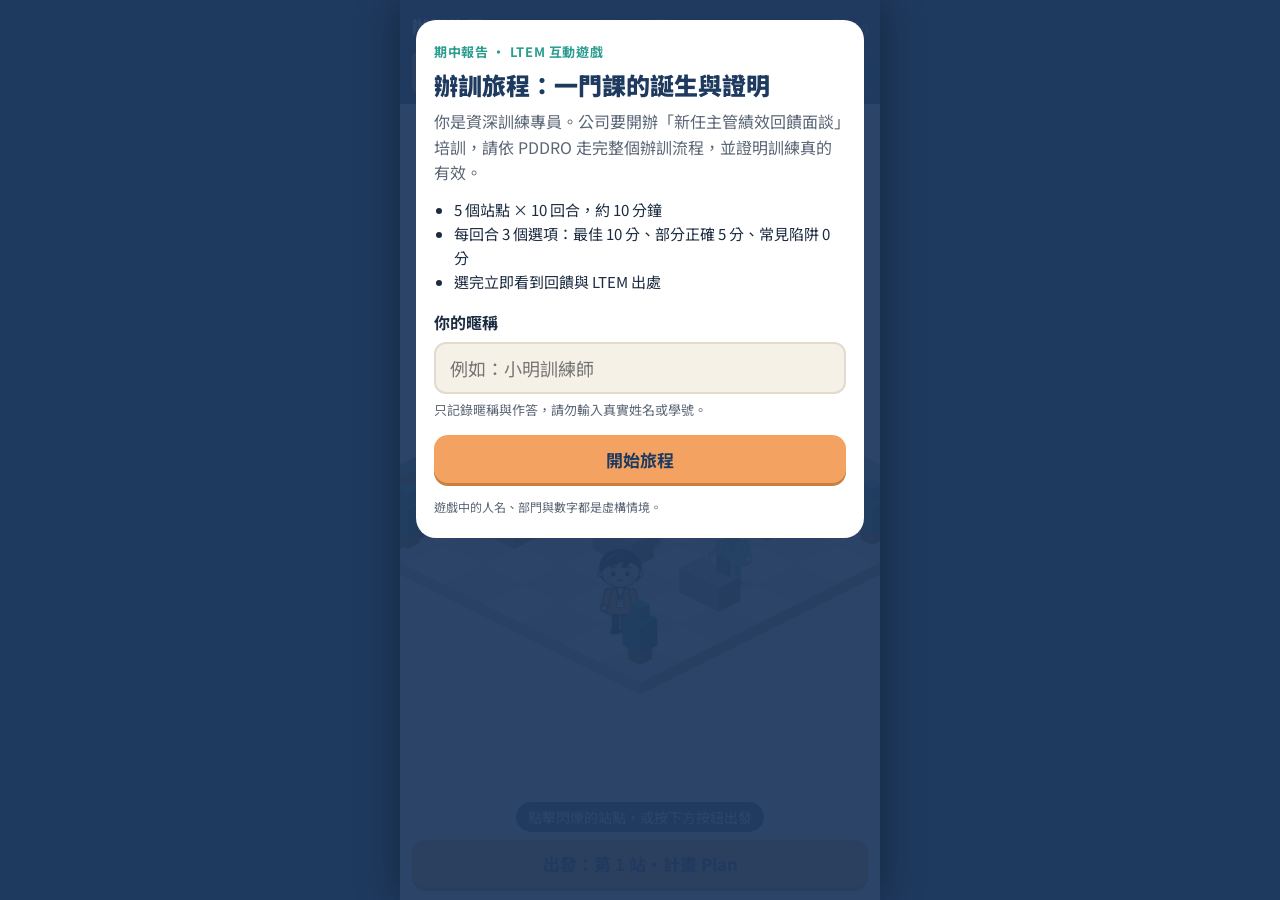
==== poc/index.html @ c25d33e9 "新增角色改版 POC 測試頁（/poc/） 由 redesign-poc 分支複製而來，供手機實測；正式版根目錄檔案未變動。 POC 的 config.js 未設定成績後台，不會寫入正式成績。  Co" ====
<!doctype html>
<html lang="zh-Hant-TW">
<head>
  <meta charset="utf-8">
  <meta name="viewport" content="width=device-width, initial-scale=1, viewport-fit=cover">
  <meta name="theme-color" content="#1F3A5F">
  <title>辦訓旅程</title>
  <link rel="preconnect" href="https://fonts.googleapis.com">
  <link rel="preconnect" href="https://fonts.gstatic.com" crossorigin>
  <link href="https://fonts.googleapis.com/css2?family=Noto+Sans+TC:wght@400;500;700;900&display=swap" rel="stylesheet">
  <link rel="stylesheet" href="style.css">
</head>
<body>
<div id="app">
  <header id="hud">
    <div class="hud-top">
      <div class="brand">辦訓旅程</div>
      <div class="round-info" id="roundInfo">第 0 / 10 回合</div>
      <div class="score">分數 <b id="score">0</b><span>/100</span></div>
    </div>
    <ol id="progress" aria-label="PDDRO 進度"></ol>
  </header>

  <main id="stage">
    <canvas id="map" aria-label="等角辦公室地圖，五個 PDDRO 站點"></canvas>
    <div id="mapCta">
      <p id="hint">點擊閃爍的站點，或按下方按鈕出發</p>
      <button id="goBtn" class="btn primary">前往第 1 站</button>
    </div>
  </main>

  <!-- 對話框 -->
  <section id="dialog" class="sheet" hidden aria-live="polite">
    <div class="sheet-inner" id="sheetInner">
      <div class="station-tag" id="stationTag"></div>
      <div class="speaker" id="speaker">
        <div class="portrait" id="portrait" aria-hidden="true">
          <img id="portraitImg" alt="" hidden>
          <div class="avatar" id="avatar"></div>
        </div>
        <div class="bubble">
          <div class="role" id="role"></div>
          <div class="line" id="line"></div>
        </div>
      </div>
      <div class="options" id="options"></div>
      <div class="feedback" id="feedback" hidden>
        <div class="fb-head" id="fbHead"><img class="fb-face" id="fbFace" alt="" hidden><span id="fbText"></span></div>
        <p class="fb-why"><b>為什麼：</b><span id="fbWhy"></span></p>
        <details class="fb-all">
          <summary>展開三個選項的說明</summary>
          <div id="fbAll"></div>
        </details>
        <button id="nextBtn" class="btn primary block">下一步</button>
      </div>
    </div>
  </section>

  <!-- 開場 -->
  <section id="start" class="overlay">
    <div class="card">
      <div class="kicker">期中報告 · LTEM 互動遊戲</div>
      <h1 id="gameTitle">辦訓旅程：一門課的誕生與證明</h1>
      <p class="lead" id="gameSub"></p>
      <ul class="howto">
        <li>5 個站點 × 10 回合，約 10 分鐘</li>
        <li>每回合 3 個選項：最佳 10 分、部分正確 5 分、常見陷阱 0 分</li>
        <li>選完立即看到回饋與 LTEM 出處</li>
      </ul>
      <form id="startForm" autocomplete="off">
        <label for="nick">你的暱稱</label>
        <input id="nick" name="nick" maxlength="12" placeholder="例如：小明訓練師" required enterkeyhint="go">
        <p class="privacy">只記錄暱稱與作答，請勿輸入真實姓名或學號。</p>
        <button type="submit" class="btn primary block" id="startBtn">開始旅程</button>
      </form>
      <div id="resumeBox" hidden>
        <button class="btn primary block" id="resumeBtn">繼續上次進度</button>
        <button class="btn ghost block" id="restartBtn">重新開始</button>
      </div>
      <p class="note" id="gameNote"></p>
    </div>
  </section>

  <!-- 結局 -->
  <section id="end" class="overlay" hidden>
    <div class="card end-card">
      <div class="kicker">旅程完成</div>
      <div class="final-score"><b id="endScore">0</b><span>/ 100</span></div>
      <h1 id="endTitle"></h1>
      <p class="lead" id="endText"></p>
      <div class="upload" id="uploadStatus"></div>
      <div class="mini-card">
        <h2>你在 10 回合中，最常卡在哪個 PDDRO 構面</h2>
        <p id="weakStation"></p>
        <div id="reviewList"></div>
      </div>
      <button class="btn primary block" id="againBtn">再玩一次</button>
      <details class="refs">
        <summary>引用來源</summary>
        <div id="refs"></div>
      </details>
    </div>
  </section>

  <div id="toast" role="status"></div>
</div>

<script src="config.js"></script>
<script src="characters.js"></script>
<script src="iso.js"></script>
<script src="game.js"></script>
</body>
</html>
---- poc/style.css ----
:root {
  --navy: #1F3A5F;
  --teal: #2A9D8F;
  --amber: #F4A261;
  --cream: #F6F1E7;
  --ink: #1B2B40;
  --muted: #5B6676;
  --line: #E2DACB;
  --good: #2A9D8F;
  --mid: #D98A3D;
  --bad: #C2553F;
  --font: "Noto Sans TC", "PingFang TC", "Microsoft JhengHei", system-ui, sans-serif;
}

* { box-sizing: border-box; -webkit-tap-highlight-color: transparent; }
html, body { margin: 0; height: 100%; }
body {
  background: var(--navy);
  color: var(--ink);
  font-family: var(--font);
  font-size: 16px;
  line-height: 1.6;
  -webkit-text-size-adjust: 100%;
  overscroll-behavior: none;
}
button, input { font: inherit; }
[hidden] { display: none !important; }

#app {
  position: relative;
  max-width: 480px;
  margin: 0 auto;
  height: 100vh;
  height: 100dvh;
  display: flex;
  flex-direction: column;
  background: var(--cream);
  overflow: hidden;
}
@media (min-width: 560px) {
  #app { box-shadow: 0 0 40px rgba(0,0,0,.35); }
}

/* ---------- HUD ---------- */
#hud {
  flex: none;
  background: var(--navy);
  color: #fff;
  padding: calc(8px + env(safe-area-inset-top)) 12px 10px;
}
.hud-top { display: flex; align-items: center; gap: 8px; }
.brand { font-weight: 900; letter-spacing: .06em; font-size: 17px; }
.round-info { flex: 1; text-align: center; font-size: 13px; opacity: .8; }
.score { font-size: 14px; white-space: nowrap; }
.score b { font-size: 22px; color: var(--amber); margin-left: 4px; }
.score span { opacity: .7; font-size: 13px; }

#progress {
  list-style: none; margin: 8px 0 0; padding: 0;
  display: grid; grid-template-columns: repeat(5, 1fr); gap: 4px;
}
#progress li {
  text-align: center; font-size: 12px; line-height: 1.2;
  padding: 6px 2px; border-radius: 8px;
  background: rgba(255,255,255,.1); color: rgba(255,255,255,.6);
}
#progress li b { display: block; font-size: 14px; }
#progress li.active { background: var(--amber); color: var(--navy); font-weight: 700; }
#progress li.done { background: var(--teal); color: #fff; }

/* ---------- 地圖 ---------- */
#stage { position: relative; flex: 1; min-height: 0; }
#map { position: absolute; inset: 0; width: 100%; height: 100%; display: block; touch-action: manipulation; cursor: pointer; }
#mapCta {
  position: absolute; left: 12px; right: 12px;
  bottom: calc(12px + env(safe-area-inset-bottom));
  text-align: center;
}
#hint {
  margin: 0 auto 8px; display: inline-block;
  background: rgba(31,58,95,.85); color: #fff; font-size: 14px;
  padding: 4px 12px; border-radius: 999px;
}

/* ---------- 按鈕 ---------- */
.btn {
  min-height: 48px; padding: 10px 18px; border-radius: 14px; border: 0;
  font-size: 17px; font-weight: 700; cursor: pointer;
}
.btn.block { display: block; width: 100%; }
.btn.primary { background: var(--amber); color: var(--navy); box-shadow: 0 3px 0 #C97F3F; }
.btn.primary:active { transform: translateY(2px); box-shadow: 0 1px 0 #C97F3F; }
.btn.ghost { background: transparent; color: var(--navy); border: 2px solid var(--line); margin-top: 10px; }
#goBtn { width: 100%; }
.btn:focus-visible, .opt:focus-visible { outline: 3px solid var(--teal); outline-offset: 2px; }

/* ---------- 對話框 ---------- */
.sheet {
  position: absolute; left: 0; right: 0; bottom: 0;
  max-height: 82%;
  background: #fff;
  border-radius: 20px 20px 0 0;
  box-shadow: 0 -8px 30px rgba(31,58,95,.25);
  display: flex; flex-direction: column;
  animation: up .25s ease-out;
  z-index: 5;
}
@keyframes up { from { transform: translateY(30px); opacity: 0; } to { transform: none; opacity: 1; } }
.sheet-inner {
  overflow-y: auto; -webkit-overflow-scrolling: touch;
  padding: 14px 16px calc(16px + env(safe-area-inset-bottom));
}
.station-tag {
  display: inline-block; font-size: 13px; font-weight: 700;
  background: var(--cream); color: var(--navy);
  padding: 2px 10px; border-radius: 999px; margin-bottom: 8px;
}
.speaker { display: flex; gap: 10px; align-items: flex-start; }
.portrait { flex: none; position: relative; }
.avatar {
  flex: none; width: 40px; height: 40px; border-radius: 10px;
  background: var(--navy); position: relative; margin-top: 2px;
}
/* 有角色立繪時：左側半身像＋右側對話泡泡 */
.speaker.has-img { align-items: flex-end; }
.portrait.has-img {
  --ph: min(168px, 22vh);
  height: var(--ph); width: calc(var(--ph) * 2 / 3);
  margin: -4px 0 0 -6px;
  background: radial-gradient(ellipse 70% 60% at 50% 62%, #E8F4F1 0 62%, transparent 63%);
}
@supports (height: 1dvh) { .portrait.has-img { --ph: min(168px, 22dvh); } }
.portrait img {
  display: block; width: 100%; height: 100%;
  animation: breathe 3.2s ease-in-out infinite;
  transform-origin: 50% 100%;
}
.portrait img.enter { animation: enter .22s ease-out, breathe 3.2s ease-in-out .22s infinite; }
.portrait img.swap { animation: swap .2s ease-out, breathe 3.2s ease-in-out .2s infinite; }
@keyframes enter { from { opacity: 0; transform: translateY(14px); } to { opacity: 1; transform: none; } }
@keyframes swap { from { opacity: .35; transform: scale(.97); } to { opacity: 1; transform: none; } }
@keyframes breathe { 0%, 100% { transform: none; } 50% { transform: translateY(-1.5px) scale(1.006); } }
.speaker.has-img .bubble {
  flex: 1; min-width: 0; position: relative;
  background: var(--cream); border: 2px solid var(--line); border-radius: 14px;
  padding: 8px 12px; margin-bottom: 10px;
}
.speaker.has-img .bubble::before {
  content: ""; position: absolute; left: -9px; bottom: 16px; width: 14px; height: 14px;
  background: var(--cream); border-left: 2px solid var(--line); border-bottom: 2px solid var(--line);
  transform: rotate(45deg);
}
.fb-face { width: 40px; height: 40px; object-fit: cover; object-position: 50% 18%; border-radius: 50%; background: #fff; flex: none; }
.avatar::before {
  content: ""; position: absolute; left: 11px; top: 6px; width: 18px; height: 16px;
  border-radius: 4px; background: #FBE3CB;
}
.role { font-weight: 900; color: var(--navy); font-size: 15px; }
.line { font-size: 17px; font-weight: 500; line-height: 1.55; }

.options { display: grid; gap: 10px; margin-top: 14px; }
.opt {
  display: flex; gap: 10px; align-items: flex-start; text-align: left;
  min-height: 52px; width: 100%;
  padding: 12px 14px; border-radius: 14px;
  border: 2px solid var(--line); background: var(--cream); color: var(--ink);
  font-size: 16px; line-height: 1.5; cursor: pointer;
}
.opt .k {
  flex: none; width: 26px; height: 26px; border-radius: 8px;
  display: grid; place-items: center; font-weight: 900; font-size: 14px;
  background: var(--navy); color: #fff;
}
.opt:not(:disabled):active { border-color: var(--amber); }
.opt:disabled { cursor: default; opacity: .55; }
.opt.picked { opacity: 1; border-color: var(--navy); background: #fff; }
.opt .pts { margin-left: auto; flex: none; font-weight: 900; font-size: 14px; }

.feedback { margin-top: 14px; }
.fb-head {
  display: flex; align-items: center; gap: 10px;
  font-weight: 900; font-size: 18px; padding: 10px 12px; border-radius: 12px; color: #fff;
}
.fb-head.s10 { background: var(--good); }
.fb-head.s5 { background: var(--mid); }
.fb-head.s0 { background: var(--bad); }
.fb-why { margin: 10px 0; }
.fb-all { margin: 8px 0 14px; border: 1px solid var(--line); border-radius: 12px; padding: 0 12px; }
.fb-all summary { min-height: 44px; display: flex; align-items: center; font-weight: 700; color: var(--navy); cursor: pointer; }
.fb-item { border-top: 1px dashed var(--line); padding: 10px 0; font-size: 15px; }
.fb-item .t { font-weight: 700; }
.tag { display: inline-block; font-size: 12px; font-weight: 900; padding: 0 8px; border-radius: 999px; color: #fff; margin-right: 6px; vertical-align: 1px; }
.tag.s10 { background: var(--good); } .tag.s5 { background: var(--mid); } .tag.s0 { background: var(--bad); }

/* ---------- 疊層 ---------- */
.overlay {
  position: absolute; inset: 0; z-index: 10;
  background: rgba(31,58,95,.94);
  overflow-y: auto; -webkit-overflow-scrolling: touch;
  padding: calc(20px + env(safe-area-inset-top)) 16px calc(20px + env(safe-area-inset-bottom));
}
.card { background: #fff; border-radius: 20px; padding: 22px 18px; }
.kicker { font-size: 13px; color: var(--teal); font-weight: 700; letter-spacing: .05em; }
.card h1 { font-size: 24px; line-height: 1.35; margin: 6px 0 8px; color: var(--navy); font-weight: 900; }
.lead { margin: 0 0 12px; color: var(--muted); }
.howto { margin: 0 0 16px; padding-left: 20px; font-size: 15px; }
label { display: block; font-weight: 700; margin-bottom: 6px; }
input#nick {
  width: 100%; min-height: 50px; font-size: 18px; padding: 10px 14px;
  border: 2px solid var(--line); border-radius: 12px; background: var(--cream);
}
input#nick:focus { outline: none; border-color: var(--teal); }
.privacy { font-size: 13px; color: var(--muted); margin: 6px 0 14px; }
.note { font-size: 12px; color: var(--muted); margin: 14px 0 0; }

.end-card { text-align: center; }
.final-score { margin-top: 6px; color: var(--navy); }
.final-score b { font-size: 64px; font-weight: 900; line-height: 1; color: var(--amber); }
.final-score span { font-size: 18px; font-weight: 700; margin-left: 4px; }
.upload { font-size: 14px; border-radius: 10px; padding: 8px 10px; margin: 0 0 14px; background: var(--cream); }
.upload.ok { background: #E3F3F0; color: #1D6E64; }
.upload.fail { background: #FBE7E2; color: #9B3B27; font-weight: 700; }
.mini-card { text-align: left; background: var(--cream); border-radius: 14px; padding: 14px; margin-bottom: 16px; }
.mini-card h2 { font-size: 15px; margin: 0 0 6px; color: var(--navy); }
.mini-card #weakStation { margin: 0 0 8px; font-weight: 700; font-size: 18px; color: var(--bad); }
.review { background: #fff; border-radius: 10px; padding: 10px 12px; margin-top: 8px; font-size: 14px; }
.review .r { font-weight: 900; color: var(--navy); }
.refs { text-align: left; font-size: 12px; color: var(--muted); margin-top: 14px; }
.refs summary { min-height: 44px; display: flex; align-items: center; justify-content: center; cursor: pointer; }
.refs p { margin: 0 0 8px; word-break: break-word; }

/* ---------- toast ---------- */
#toast {
  position: absolute; left: 50%; top: 110px; transform: translateX(-50%) translateY(-10px);
  background: var(--navy); color: #fff; padding: 8px 16px; border-radius: 999px;
  font-size: 15px; font-weight: 700; opacity: 0; pointer-events: none;
  transition: opacity .2s, transform .2s; z-index: 20; max-width: 90%; text-align: center;
}
#toast.show { opacity: 1; transform: translateX(-50%) translateY(0); }

@media (prefers-reduced-motion: reduce) {
  .sheet, .portrait img, .portrait img.enter, .portrait img.swap { animation: none; }
}
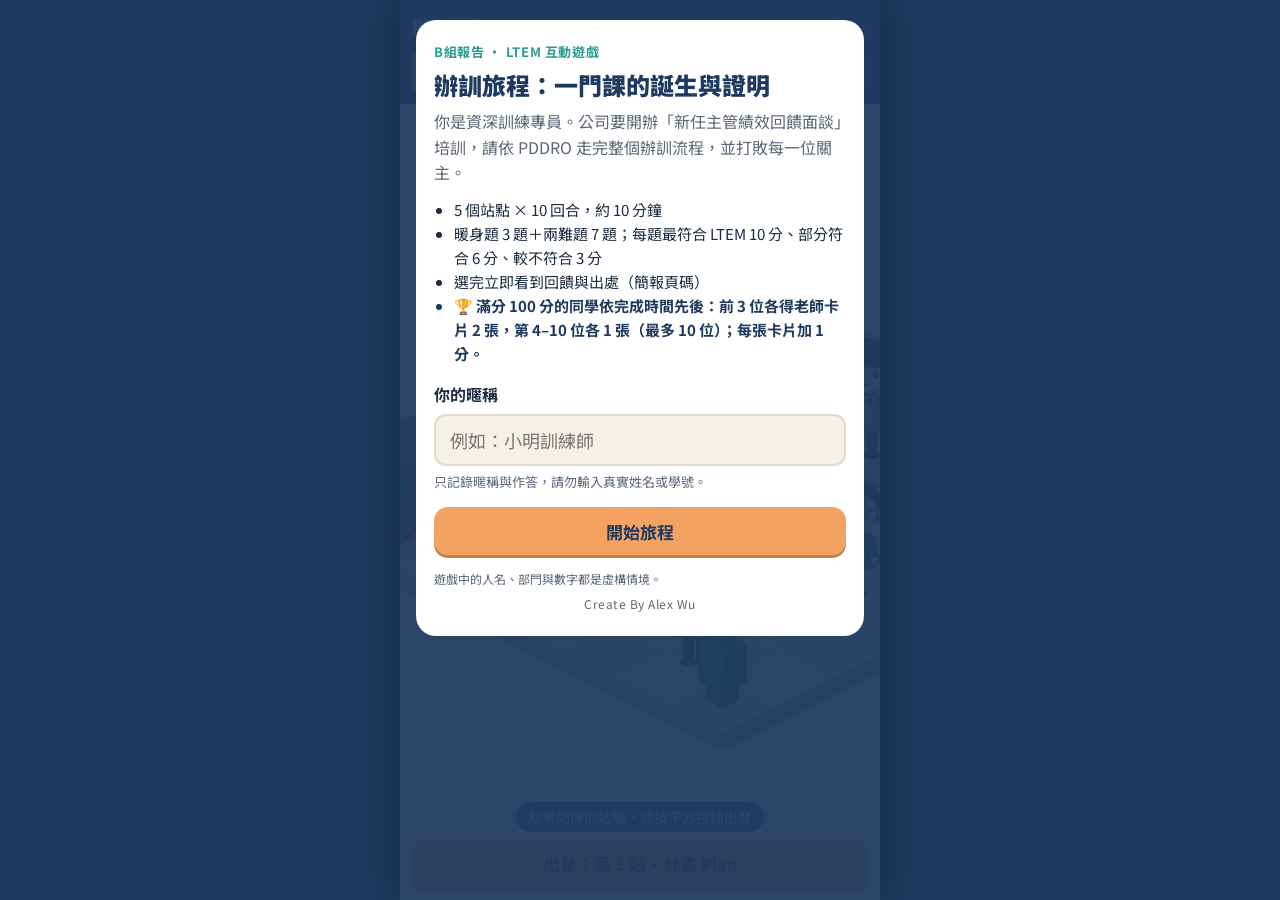
==== commit 7dc304c9: "更新 /poc/：規格書第 2 版題目、10／6／3 計分、滿分得卡畫面 正式版根目錄未變動。  Co-Authored-By: Claude Opus 5.5 <〔email#1〕>" ====
--- a/poc/index.html
+++ b/poc/index.html
@@ -32,7 +32,7 @@
   <!-- 對話框 -->
   <section id="dialog" class="sheet" hidden aria-live="polite">
     <div class="sheet-inner" id="sheetInner">
-      <div class="station-tag" id="stationTag"></div>
+      <div class="tag-row"><div class="station-tag" id="stationTag"></div><span class="qtype" id="qtype"></span></div>
       <div class="speaker" id="speaker">
         <div class="portrait" id="portrait" aria-hidden="true">
           <img id="portraitImg" alt="" hidden>
@@ -59,13 +59,14 @@
   <!-- 開場 -->
   <section id="start" class="overlay">
     <div class="card">
-      <div class="kicker">期中報告 · LTEM 互動遊戲</div>
+      <div class="kicker">B組報告 · LTEM 互動遊戲</div>
       <h1 id="gameTitle">辦訓旅程：一門課的誕生與證明</h1>
       <p class="lead" id="gameSub"></p>
       <ul class="howto">
         <li>5 個站點 × 10 回合，約 10 分鐘</li>
-        <li>每回合 3 個選項：最佳 10 分、部分正確 5 分、常見陷阱 0 分</li>
-        <li>選完立即看到回饋與 LTEM 出處</li>
+        <li>暖身題 3 題＋兩難題 7 題；每題最符合 LTEM 10 分、部分符合 6 分、較不符合 3 分</li>
+        <li>選完立即看到回饋與出處（簡報頁碼）</li>
+        <li class="reward-li">🏆 <span id="rewardRule"></span></li>
       </ul>
       <form id="startForm" autocomplete="off">
         <label for="nick">你的暱稱</label>
@@ -78,6 +79,7 @@
         <button class="btn ghost block" id="restartBtn">重新開始</button>
       </div>
       <p class="note" id="gameNote"></p>
+      <p class="credit">Create By Alex Wu</p>
     </div>
   </section>
 
@@ -88,13 +90,18 @@
       <div class="final-score"><b id="endScore">0</b><span>/ 100</span></div>
       <h1 id="endTitle"></h1>
       <p class="lead" id="endText"></p>
-      <div class="upload" id="uploadStatus"></div>
+      <div class="reward" id="reward"></div>
       <div class="mini-card">
-        <h2>你在 10 回合中，最常卡在哪個 PDDRO 構面</h2>
+        <h2>每回合得分</h2>
+        <ol class="round-scores" id="roundScores" aria-label="第 1 到第 10 回合得分"></ol>
+        <h2>你最常在哪個 PDDRO 構面失分</h2>
         <p id="weakStation"></p>
         <div id="reviewList"></div>
       </div>
       <button class="btn primary block" id="againBtn">再玩一次</button>
+      <button class="btn ghost block" id="downloadBtn">下載所有題目＆答案</button>
+      <button class="btn ghost block" id="reviewAllBtn" aria-expanded="false" aria-controls="allAnswers">查閱所有題目＆答案</button>
+      <div class="all-answers" id="allAnswers" hidden></div>
       <details class="refs">
         <summary>引用來源</summary>
         <div id="refs"></div>
--- a/poc/style.css
+++ b/poc/style.css
@@ -113,8 +113,12 @@
 .station-tag {
   display: inline-block; font-size: 13px; font-weight: 700;
   background: var(--cream); color: var(--navy);
-  padding: 2px 10px; border-radius: 999px; margin-bottom: 8px;
-}
+  padding: 2px 10px; border-radius: 999px;
+}
+.tag-row { display: flex; flex-wrap: wrap; gap: 6px; align-items: center; margin-bottom: 8px; }
+.qtype { font-size: 13px; font-weight: 900; padding: 2px 10px; border-radius: 999px; color: #fff; }
+.qtype.warm { background: var(--teal); }
+.qtype.dilemma { background: var(--navy); }
 .speaker { display: flex; gap: 10px; align-items: flex-start; }
 .portrait { flex: none; position: relative; }
 .avatar {
@@ -156,7 +160,7 @@
   border-radius: 4px; background: #FBE3CB;
 }
 .role { font-weight: 900; color: var(--navy); font-size: 15px; }
-.line { font-size: 17px; font-weight: 500; line-height: 1.55; }
+.line { font-size: 17px; font-weight: 500; line-height: 1.55; white-space: pre-line; }
 
 .options { display: grid; gap: 10px; margin-top: 14px; }
 .opt {
@@ -182,15 +186,15 @@
   font-weight: 900; font-size: 18px; padding: 10px 12px; border-radius: 12px; color: #fff;
 }
 .fb-head.s10 { background: var(--good); }
-.fb-head.s5 { background: var(--mid); }
-.fb-head.s0 { background: var(--bad); }
+.fb-head.s6 { background: var(--mid); }
+.fb-head.s3 { background: var(--bad); }
 .fb-why { margin: 10px 0; }
 .fb-all { margin: 8px 0 14px; border: 1px solid var(--line); border-radius: 12px; padding: 0 12px; }
 .fb-all summary { min-height: 44px; display: flex; align-items: center; font-weight: 700; color: var(--navy); cursor: pointer; }
 .fb-item { border-top: 1px dashed var(--line); padding: 10px 0; font-size: 15px; }
 .fb-item .t { font-weight: 700; }
 .tag { display: inline-block; font-size: 12px; font-weight: 900; padding: 0 8px; border-radius: 999px; color: #fff; margin-right: 6px; vertical-align: 1px; }
-.tag.s10 { background: var(--good); } .tag.s5 { background: var(--mid); } .tag.s0 { background: var(--bad); }
+.tag.s10 { background: var(--good); } .tag.s6 { background: var(--mid); } .tag.s3 { background: var(--bad); }
 
 /* ---------- 疊層 ---------- */
 .overlay {
@@ -217,9 +221,24 @@
 .final-score { margin-top: 6px; color: var(--navy); }
 .final-score b { font-size: 64px; font-weight: 900; line-height: 1; color: var(--amber); }
 .final-score span { font-size: 18px; font-weight: 700; margin-left: 4px; }
-.upload { font-size: 14px; border-radius: 10px; padding: 8px 10px; margin: 0 0 14px; background: var(--cream); }
-.upload.ok { background: #E3F3F0; color: #1D6E64; }
-.upload.fail { background: #FBE7E2; color: #9B3B27; font-weight: 700; }
+/* 滿分得卡 */
+.reward { font-size: 14px; border-radius: 12px; padding: 10px 12px; margin: 0 0 14px; background: var(--cream); color: var(--muted); text-align: left; }
+.reward b { color: var(--navy); }
+.reward.perfect { background: #FFF4D6; border: 3px solid var(--amber); color: var(--ink, #1B2B40); }
+.rw-title { font-size: 18px; font-weight: 900; color: var(--navy); text-align: center; margin-bottom: 8px; }
+.rw-meta { display: grid; grid-template-columns: auto 1fr; gap: 2px 12px; margin: 0 0 8px; font-size: 15px; }
+.rw-meta dt { color: var(--muted); }
+.rw-meta dd { margin: 0; font-weight: 700; word-break: break-all; }
+.rw-meta dd.big { font-size: 26px; font-weight: 900; color: var(--navy); line-height: 1.2; font-variant-numeric: tabular-nums; }
+.rw-meta .live { display: inline-block; width: 8px; height: 8px; border-radius: 50%; background: #C2553F; vertical-align: 2px; animation: blink 1s steps(2, start) infinite; }
+@keyframes blink { to { visibility: hidden; } }
+.rw-rule { margin: 0; font-size: 13px; color: var(--muted); }
+.reward-li { font-weight: 700; color: var(--navy); }
+.round-scores { list-style: none; margin: 0 0 12px; padding: 0; display: grid; grid-template-columns: repeat(5, 1fr); gap: 6px; }
+.round-scores li { background: #fff; border-radius: 8px; text-align: center; padding: 4px 0; border-top: 4px solid var(--line); }
+.round-scores li span { display: block; font-size: 11px; color: var(--muted); }
+.round-scores li b { font-size: 17px; }
+.round-scores li.s10 { border-color: var(--good); } .round-scores li.s6 { border-color: var(--mid); } .round-scores li.s3 { border-color: var(--bad); }
 .mini-card { text-align: left; background: var(--cream); border-radius: 14px; padding: 14px; margin-bottom: 16px; }
 .mini-card h2 { font-size: 15px; margin: 0 0 6px; color: var(--navy); }
 .mini-card #weakStation { margin: 0 0 8px; font-weight: 700; font-size: 18px; color: var(--bad); }
@@ -229,6 +248,21 @@
 .refs summary { min-height: 44px; display: flex; align-items: center; justify-content: center; cursor: pointer; }
 .refs p { margin: 0 0 8px; word-break: break-word; }
 
+.credit { margin: 6px 0 0; text-align: center; font-size: 12px; color: var(--muted); letter-spacing: .04em; }
+
+/* ---------- 所有題目＆答案 ---------- */
+.all-answers { text-align: left; margin-top: 12px; }
+.as-round { background: var(--cream); border-radius: 14px; padding: 12px; margin-bottom: 12px; }
+.as-round h3 { margin: 0 0 4px; font-size: 15px; color: var(--navy); }
+.as-line { margin: 0 0 8px; font-weight: 700; font-size: 15px; }
+.as-opts { list-style: none; margin: 0; padding: 0; }
+.as-opt { background: #fff; border: 1px solid var(--line); border-radius: 10px; padding: 8px 10px; margin-top: 8px; font-size: 14px; }
+.as-opt.picked { border: 2px solid var(--navy); }
+.as-head { display: flex; gap: 8px; align-items: center; margin-bottom: 2px; }
+.as-head .mine { font-size: 12px; font-weight: 900; color: var(--navy); }
+.as-text { font-weight: 700; }
+.as-fb { color: var(--muted); }
+
 /* ---------- toast ---------- */
 #toast {
   position: absolute; left: 50%; top: 110px; transform: translateX(-50%) translateY(-10px);
@@ -239,5 +273,6 @@
 #toast.show { opacity: 1; transform: translateX(-50%) translateY(0); }
 
 @media (prefers-reduced-motion: reduce) {
+  .rw-meta .live { animation: none; }
   .sheet, .portrait img, .portrait img.enter, .portrait img.swap { animation: none; }
 }
